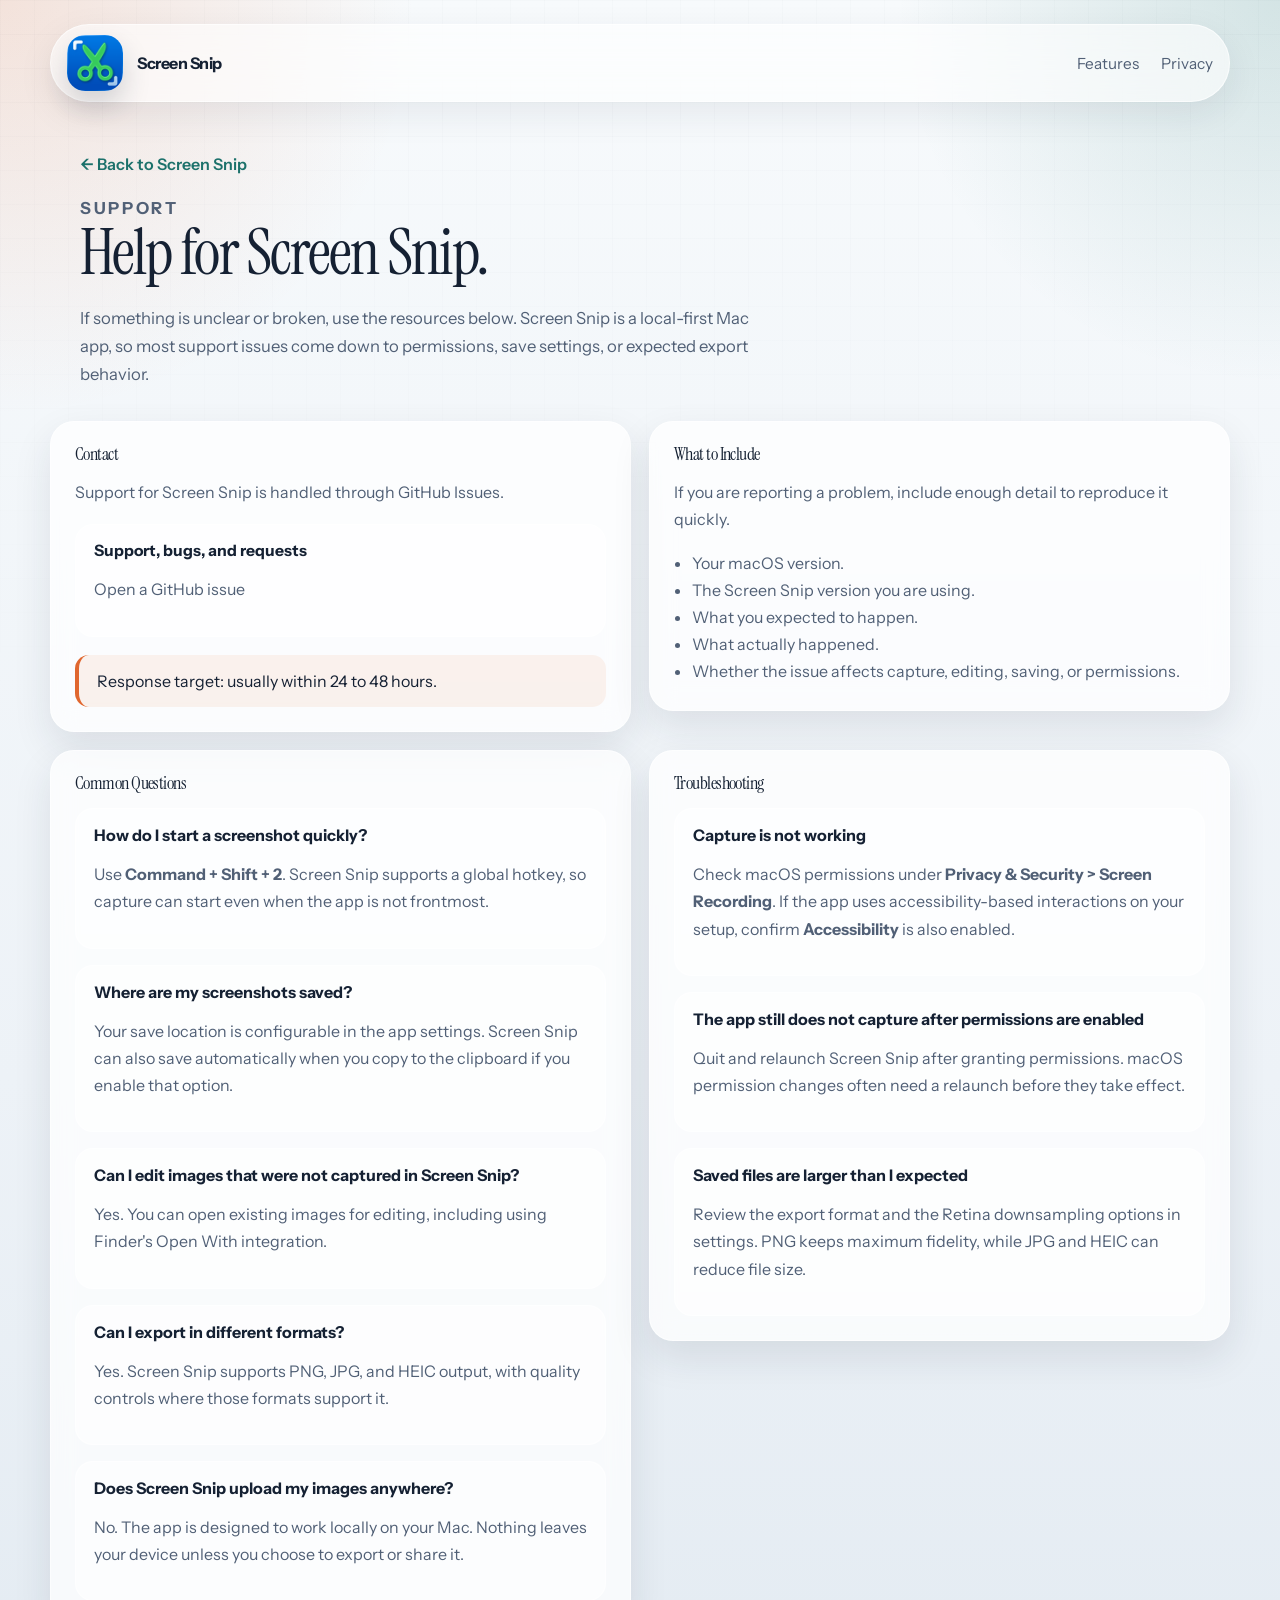
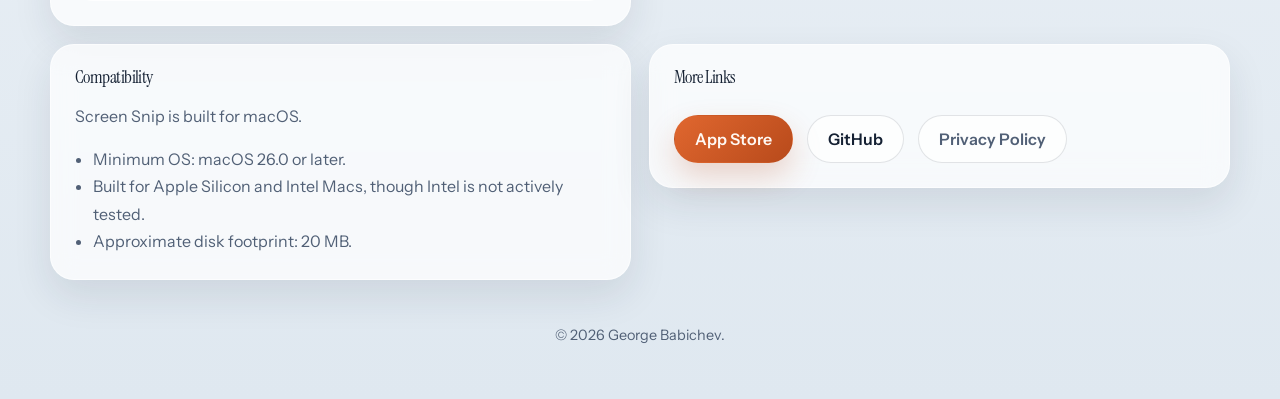
==== docs/Support.html @ 4af5596b "Renamed Documentation to docs for gh pages" ====
<!DOCTYPE html>
<html lang="en">
<head>
  <meta charset="utf-8">
  <meta name="viewport" content="width=device-width, initial-scale=1">
  <title>Screen Snip Support</title>
  <meta
    name="description"
    content="Support information for Screen Snip, including contact details, common questions, troubleshooting steps, and compatibility notes."
  >
  <meta name="theme-color" media="(prefers-color-scheme: light)" content="#edf2f7">
  <meta name="theme-color" media="(prefers-color-scheme: dark)" content="#0d1522">
  <link rel="icon" type="image/png" href="icon-light.png">
  <link rel="apple-touch-icon" href="icon-light.png">
  <link rel="preconnect" href="https://fonts.googleapis.com">
  <link rel="preconnect" href="https://fonts.gstatic.com" crossorigin>
  <link href="https://fonts.googleapis.com/css2?family=Instrument+Sans:wght@400;500;600;700&amp;family=Instrument+Serif:ital@0;1&amp;display=swap" rel="stylesheet">
  <link rel="stylesheet" href="site.css">
</head>
<body class="info-page">
  <div class="info-shell">
    <nav class="topbar" aria-label="Primary">
      <a class="brand" href="index.html" aria-label="Screen Snip home">
        <picture class="brand-mark">
          <source srcset="icon-dark.png" media="(prefers-color-scheme: dark)">
          <source srcset="icon-light.png" media="(prefers-color-scheme: light)">
          <img src="icon-light.png" alt="" width="56" height="56">
        </picture>
        <span>Screen Snip</span>
      </a>
      <div class="nav-links">
        <a href="index.html#features">Features</a>
        <a href="PrivacyPolicy.html">Privacy</a>
      </div>
    </nav>

    <header class="info-header reveal">
      <a class="back-link" href="index.html">&larr; Back to Screen Snip</a>
      <p class="eyebrow">Support</p>
      <h1>Help for Screen Snip.</h1>
      <p>
        If something is unclear or broken, use the resources below. Screen Snip is a local-first Mac app,
        so most support issues come down to permissions, save settings, or expected export behavior.
      </p>
    </header>

    <main class="info-grid">
      <section class="info-card">
        <h2>Contact</h2>
        <p>Support for Screen Snip is handled through GitHub Issues.</p>

        <div class="stack-list">
          <div class="stack-item">
            <strong>Support, bugs, and requests</strong>
            <p><a href="https://github.com/gbabichev/Screen-Snip/issues" target="_blank" rel="noreferrer">Open a GitHub issue</a></p>
          </div>
        </div>

        <div class="callout">
          Response target: usually within 24 to 48 hours.
        </div>
      </section>

      <section class="info-card">
        <h2>What to Include</h2>
        <p>If you are reporting a problem, include enough detail to reproduce it quickly.</p>
        <ul>
          <li>Your macOS version.</li>
          <li>The Screen Snip version you are using.</li>
          <li>What you expected to happen.</li>
          <li>What actually happened.</li>
          <li>Whether the issue affects capture, editing, saving, or permissions.</li>
        </ul>
      </section>

      <section class="info-card">
        <h2>Common Questions</h2>

        <div class="faq-list">
          <article class="faq-item">
            <h3>How do I start a screenshot quickly?</h3>
            <p>Use <strong>Command + Shift + 2</strong>. Screen Snip supports a global hotkey, so capture can start even when the app is not frontmost.</p>
          </article>

          <article class="faq-item">
            <h3>Where are my screenshots saved?</h3>
            <p>Your save location is configurable in the app settings. Screen Snip can also save automatically when you copy to the clipboard if you enable that option.</p>
          </article>

          <article class="faq-item">
            <h3>Can I edit images that were not captured in Screen Snip?</h3>
            <p>Yes. You can open existing images for editing, including using Finder's Open With integration.</p>
          </article>

          <article class="faq-item">
            <h3>Can I export in different formats?</h3>
            <p>Yes. Screen Snip supports PNG, JPG, and HEIC output, with quality controls where those formats support it.</p>
          </article>

          <article class="faq-item">
            <h3>Does Screen Snip upload my images anywhere?</h3>
            <p>No. The app is designed to work locally on your Mac. Nothing leaves your device unless you choose to export or share it.</p>
          </article>
        </div>
      </section>

      <section class="info-card">
        <h2>Troubleshooting</h2>

        <div class="faq-list">
          <article class="faq-item">
            <h3>Capture is not working</h3>
            <p>Check macOS permissions under <strong>Privacy &amp; Security &gt; Screen Recording</strong>. If the app uses accessibility-based interactions on your setup, confirm <strong>Accessibility</strong> is also enabled.</p>
          </article>

          <article class="faq-item">
            <h3>The app still does not capture after permissions are enabled</h3>
            <p>Quit and relaunch Screen Snip after granting permissions. macOS permission changes often need a relaunch before they take effect.</p>
          </article>

          <article class="faq-item">
            <h3>Saved files are larger than I expected</h3>
            <p>Review the export format and the Retina downsampling options in settings. PNG keeps maximum fidelity, while JPG and HEIC can reduce file size.</p>
          </article>
        </div>
      </section>

      <section class="info-card">
        <h2>Compatibility</h2>
        <p>Screen Snip is built for macOS.</p>
        <ul>
          <li>Minimum OS: macOS 26.0 or later.</li>
          <li>Built for Apple Silicon and Intel Macs, though Intel is not actively tested.</li>
          <li>Approximate disk footprint: 20 MB.</li>
        </ul>
      </section>

      <section class="info-card reveal">
        <h2>More Links</h2>
        <div class="card-actions">
          <a class="button button-primary" href="https://apps.apple.com/us/app/screen-snip/id6752541530" target="_blank" rel="noreferrer">App Store</a>
          <a class="button button-secondary" href="https://github.com/gbabichev/Screen-Snip" target="_blank" rel="noreferrer">GitHub</a>
          <a class="button button-tertiary" href="PrivacyPolicy.html">Privacy Policy</a>
        </div>
      </section>
    </main>

    <footer class="site-footer">
      <p>&copy; <span data-current-year>2026</span> George Babichev.</p>
    </footer>
  </div>

  <script src="site.js"></script>
</body>
</html>
---- docs/site.css ----
:root {
  color-scheme: light dark;
  --bg: #edf2f7;
  --bg-strong: #dde7f1;
  --surface: rgba(255, 255, 255, 0.72);
  --surface-strong: rgba(255, 255, 255, 0.9);
  --surface-dark: rgba(14, 24, 38, 0.78);
  --ink: #152133;
  --ink-soft: #516076;
  --line: rgba(21, 33, 51, 0.12);
  --line-strong: rgba(21, 33, 51, 0.22);
  --accent: #e0672f;
  --accent-strong: #b84a1b;
  --teal: #1c716b;
  --teal-soft: rgba(28, 113, 107, 0.12);
  --shadow-lg: 0 28px 70px rgba(28, 40, 58, 0.14);
  --shadow-md: 0 16px 38px rgba(28, 40, 58, 0.1);
  --radius-xl: 34px;
  --radius-lg: 24px;
  --radius-md: 18px;
  --radius-sm: 999px;
  --content-width: 1180px;
}

* {
  box-sizing: border-box;
}

html {
  scroll-behavior: smooth;
}

body {
  margin: 0;
  min-width: 320px;
  font-family: "Instrument Sans", "Avenir Next", "Segoe UI", sans-serif;
  color: var(--ink);
  background:
    radial-gradient(circle at top left, rgba(224, 103, 47, 0.16), transparent 26rem),
    radial-gradient(circle at top right, rgba(28, 113, 107, 0.16), transparent 24rem),
    linear-gradient(180deg, #f7fafc 0%, var(--bg) 54%, #dfe8f0 100%);
}

body::before {
  content: "";
  position: fixed;
  inset: 0;
  pointer-events: none;
  background-image:
    linear-gradient(rgba(21, 33, 51, 0.03) 1px, transparent 1px),
    linear-gradient(90deg, rgba(21, 33, 51, 0.03) 1px, transparent 1px);
  background-size: 34px 34px;
  mask-image: linear-gradient(180deg, rgba(0, 0, 0, 0.52), transparent 82%);
}

img {
  display: block;
  max-width: 100%;
}

a {
  color: inherit;
  text-decoration: none;
}

kbd {
  display: inline-flex;
  align-items: center;
  justify-content: center;
  min-width: 2.2rem;
  min-height: 2.2rem;
  padding: 0 0.55rem;
  border-radius: 12px;
  border: 1px solid var(--line);
  background: rgba(255, 255, 255, 0.86);
  box-shadow: inset 0 -2px 0 rgba(21, 33, 51, 0.08);
  font: inherit;
  font-size: 0.88rem;
  font-weight: 700;
}

.page-shell {
  position: relative;
  z-index: 1;
  padding-bottom: 2.5rem;
}

.hero,
.section,
.summary-band,
.site-footer,
.info-shell {
  width: min(calc(100% - 32px), var(--content-width));
  margin-inline: auto;
}

.hero {
  padding: 24px 0 56px;
}

.topbar {
  display: flex;
  align-items: center;
  justify-content: space-between;
  gap: 24px;
  padding: 10px 16px;
  background: rgba(255, 255, 255, 0.6);
  border: 1px solid rgba(255, 255, 255, 0.62);
  border-radius: var(--radius-sm);
  backdrop-filter: blur(18px);
  box-shadow: 0 12px 36px rgba(28, 40, 58, 0.08);
}

.brand {
  display: inline-flex;
  align-items: center;
  gap: 14px;
  font-size: 1rem;
  font-weight: 700;
  letter-spacing: -0.03em;
}

.brand-mark img {
  width: 56px;
  height: 56px;
  border-radius: 18px;
  box-shadow: 0 14px 28px rgba(28, 40, 58, 0.18);
}

.nav-links {
  display: inline-flex;
  align-items: center;
  flex-wrap: wrap;
  justify-content: flex-end;
  gap: 22px;
  color: var(--ink-soft);
  font-size: 0.96rem;
}

.nav-links a {
  position: relative;
}

.nav-links a::after {
  content: "";
  position: absolute;
  left: 0;
  bottom: -6px;
  width: 100%;
  height: 2px;
  background: var(--accent);
  transform: scaleX(0);
  transform-origin: left;
  transition: transform 180ms ease;
}

.nav-links a:hover::after,
.nav-links a:focus-visible::after {
  transform: scaleX(1);
}

.hero-grid {
  display: grid;
  grid-template-columns: minmax(0, 1.02fr) minmax(320px, 0.98fr);
  gap: 40px;
  align-items: center;
  padding-top: 56px;
}

.hero-copy h1,
.section-heading h2,
.spotlight-copy h2,
.closing h2,
.info-header h1,
.info-card h2,
.policy-card h2 {
  margin: 0;
  font-family: "Instrument Serif", Georgia, serif;
  font-weight: 400;
  letter-spacing: -0.03em;
  line-height: 0.96;
}

.hero-copy h1 {
  max-width: 10ch;
  font-size: clamp(3.5rem, 7vw, 6.3rem);
}

.eyebrow {
  margin: 0 0 16px;
  color: var(--teal);
  font-size: 0.82rem;
  font-weight: 700;
  letter-spacing: 0.16em;
  text-transform: uppercase;
}

.lede,
.summary-band p,
.feature-card p,
.spotlight-copy p,
.workflow-step p,
.setting-card p,
.shortcut-card p,
.closing p,
.info-header p,
.info-card p,
.info-card li,
.policy-card p,
.policy-card li {
  color: var(--ink-soft);
  line-height: 1.7;
}

.lede {
  max-width: 58ch;
  margin: 22px 0 0;
  font-size: 1.12rem;
}

.hero-actions,
.closing-actions,
.card-actions {
  display: flex;
  flex-wrap: wrap;
  gap: 14px;
  margin-top: 28px;
}

.button {
  display: inline-flex;
  align-items: center;
  justify-content: center;
  min-height: 48px;
  padding: 0 20px;
  border-radius: var(--radius-sm);
  border: 1px solid transparent;
  font-weight: 600;
  transition:
    transform 180ms ease,
    border-color 180ms ease,
    background-color 180ms ease,
    color 180ms ease;
}

.button:hover,
.button:focus-visible {
  transform: translateY(-1px);
}

.button-primary {
  color: #fff8f3;
  background: linear-gradient(135deg, var(--accent) 0%, var(--accent-strong) 100%);
  box-shadow: 0 14px 30px rgba(184, 74, 27, 0.22);
}

.button-secondary,
.button-tertiary {
  border-color: var(--line);
  background: rgba(255, 255, 255, 0.74);
}

.button-tertiary {
  color: var(--ink-soft);
}

.hero-points {
  display: grid;
  grid-template-columns: repeat(3, minmax(0, 1fr));
  gap: 12px;
  padding: 0;
  margin: 28px 0 0;
  list-style: none;
}

.hero-points li,
.feature-card,
.workflow-step,
.setting-card,
.shortcut-card,
.info-card,
.policy-card {
  background: var(--surface);
  border: 1px solid rgba(255, 255, 255, 0.58);
  box-shadow: var(--shadow-md);
  backdrop-filter: blur(12px);
}

.hero-points li {
  padding: 16px 18px;
  border-radius: var(--radius-md);
  color: var(--ink);
  font-size: 0.95rem;
}

.hero-visual {
  position: relative;
}

.screen-stack {
  position: relative;
  min-height: 700px;
}

.screen-card,
.gallery-panel {
  overflow: hidden;
  margin: 0;
  border-radius: 30px;
  border: 1px solid rgba(255, 255, 255, 0.6);
  background: rgba(255, 255, 255, 0.5);
  box-shadow: var(--shadow-lg);
}

.screen-card img,
.gallery-panel img {
  width: 100%;
  height: 100%;
  object-fit: cover;
}

.screen-main,
.screen-side,
.screen-detail {
  position: absolute;
}

.screen-main {
  top: 40px;
  right: 0;
  width: min(100%, 560px);
  aspect-ratio: 16 / 10;
}

.screen-side {
  left: 8px;
  bottom: 56px;
  width: min(58%, 320px);
  aspect-ratio: 16 / 10;
  transform: rotate(-6deg);
}

.screen-detail {
  right: 54px;
  bottom: 0;
  width: min(46%, 270px);
  aspect-ratio: 16 / 10;
  transform: rotate(4deg);
}

.summary-band {
  margin-bottom: 18px;
  padding: 28px 30px;
  background: rgba(255, 255, 255, 0.62);
  border: 1px solid rgba(255, 255, 255, 0.55);
  border-radius: var(--radius-xl);
  box-shadow: 0 18px 44px rgba(28, 40, 58, 0.08);
  backdrop-filter: blur(12px);
}

.summary-band p {
  max-width: 64ch;
  margin: 0;
  font-size: 1.06rem;
}

.section {
  padding: 62px 0;
}

.section-heading {
  max-width: 760px;
  margin-bottom: 30px;
}

.section-heading h2,
.spotlight-copy h2,
.closing h2,
.info-header h1 {
  font-size: clamp(2.5rem, 5vw, 4.4rem);
}

.feature-grid,
.workflow-grid,
.settings-grid,
.shortcut-grid,
.info-grid {
  display: grid;
  gap: 18px;
}

.feature-grid,
.settings-grid {
  grid-template-columns: repeat(3, minmax(0, 1fr));
}

.workflow-grid {
  grid-template-columns: repeat(3, minmax(0, 1fr));
}

.shortcut-grid,
.info-grid {
  grid-template-columns: repeat(2, minmax(0, 1fr));
}

.feature-card,
.workflow-step,
.setting-card,
.shortcut-card,
.info-card,
.policy-card {
  padding: 24px;
  border-radius: var(--radius-lg);
}

.feature-card h3,
.workflow-step h3,
.setting-card h3,
.shortcut-card h3,
.info-card h2,
.policy-card h2,
.policy-card h3 {
  margin: 0 0 10px;
  font-size: 1.15rem;
}

.spotlight {
  display: grid;
  grid-template-columns: minmax(0, 0.96fr) minmax(0, 1.04fr);
  gap: 24px;
  align-items: center;
}

.spotlight-copy {
  padding-right: 10px;
}

.stat-row {
  display: grid;
  grid-template-columns: repeat(3, minmax(0, 1fr));
  gap: 12px;
  margin-top: 24px;
}

.stat {
  padding: 16px 18px;
  border-radius: var(--radius-md);
  background: rgba(255, 255, 255, 0.62);
  border: 1px solid rgba(255, 255, 255, 0.55);
}

.stat strong {
  display: block;
  margin-bottom: 6px;
  font-size: 0.98rem;
}

.stat span {
  color: var(--ink-soft);
  font-size: 0.92rem;
}

.spotlight-gallery {
  display: grid;
  grid-template-columns: minmax(0, 1.18fr) minmax(0, 0.82fr);
  gap: 16px;
}

.gallery-wide {
  grid-row: span 2;
  min-height: 100%;
}

.gallery-panel {
  min-height: 240px;
}

.workflow-step span {
  display: inline-flex;
  align-items: center;
  justify-content: center;
  width: 2.8rem;
  height: 2.8rem;
  margin-bottom: 16px;
  border-radius: 50%;
  background: linear-gradient(135deg, var(--accent), var(--accent-strong));
  color: #fff;
  font-size: 0.95rem;
  font-weight: 700;
}

.shortcut-keys {
  display: flex;
  flex-wrap: wrap;
  gap: 8px;
  margin: 14px 0;
}

.closing {
  display: flex;
  align-items: center;
  justify-content: space-between;
  gap: 24px;
  padding: 34px;
  border-radius: var(--radius-xl);
  background:
    linear-gradient(135deg, rgba(224, 103, 47, 0.14), rgba(28, 113, 107, 0.12)),
    rgba(255, 255, 255, 0.62);
  border: 1px solid rgba(255, 255, 255, 0.56);
  box-shadow: var(--shadow-lg);
  backdrop-filter: blur(16px);
}

.site-footer {
  padding-top: 8px;
  text-align: center;
  color: var(--ink-soft);
  font-size: 0.9rem;
}

.info-page {
  padding: 24px 0 40px;
}

.info-shell {
  display: grid;
  gap: 24px;
}

.info-header {
  padding: 28px 30px 8px;
}

.info-header p {
  max-width: 62ch;
  margin: 20px 0 0;
  font-size: 1.04rem;
}

.info-grid {
  align-items: start;
}

.info-card ul,
.policy-card ul {
  margin: 14px 0 0 18px;
  padding: 0;
}

.stack-list {
  display: grid;
  gap: 14px;
  margin-top: 18px;
}

.stack-item {
  padding: 16px 18px;
  border-radius: var(--radius-md);
  background: rgba(255, 255, 255, 0.56);
  border: 1px solid rgba(255, 255, 255, 0.56);
}

.stack-item strong {
  display: block;
  margin-bottom: 4px;
  font-size: 0.98rem;
}

.callout {
  margin-top: 18px;
  padding: 16px 18px;
  border-left: 4px solid var(--accent);
  border-radius: 14px;
  background: rgba(224, 103, 47, 0.08);
  color: var(--ink);
}

.faq-list {
  display: grid;
  gap: 16px;
  margin-top: 16px;
}

.faq-item {
  padding: 16px 18px;
  border-radius: var(--radius-md);
  background: rgba(255, 255, 255, 0.56);
  border: 1px solid rgba(255, 255, 255, 0.56);
}

.faq-item h3 {
  margin: 0 0 8px;
  font-size: 1rem;
}

.policy-shell {
  display: grid;
  gap: 18px;
}

.meta-note {
  color: var(--ink-soft);
  font-size: 0.94rem;
}

.back-link {
  display: inline-flex;
  align-items: center;
  gap: 8px;
  color: var(--teal);
  font-weight: 600;
}

.reveal {
  opacity: 0;
  transform: translateY(24px);
  transition:
    opacity 500ms ease,
    transform 500ms ease;
}

.reveal.is-visible {
  opacity: 1;
  transform: translateY(0);
}

@media (prefers-reduced-motion: reduce) {
  html {
    scroll-behavior: auto;
  }

  .reveal,
  .reveal.is-visible,
  .button,
  .nav-links a::after {
    transition: none;
    transform: none;
  }
}

@media (prefers-color-scheme: dark) {
  :root {
    --bg: #0d1522;
    --bg-strong: #172233;
    --surface: rgba(17, 26, 40, 0.76);
    --surface-strong: rgba(19, 29, 44, 0.92);
    --ink: #eef4ff;
    --ink-soft: #9cadc4;
    --line: rgba(188, 205, 230, 0.16);
    --line-strong: rgba(188, 205, 230, 0.28);
    --accent: #f08349;
    --accent-strong: #d05d2c;
    --teal: #69c6be;
    --teal-soft: rgba(105, 198, 190, 0.16);
    --shadow-lg: 0 28px 80px rgba(0, 0, 0, 0.44);
    --shadow-md: 0 18px 42px rgba(0, 0, 0, 0.32);
  }

  body {
    background:
      radial-gradient(circle at top left, rgba(240, 131, 73, 0.16), transparent 24rem),
      radial-gradient(circle at top right, rgba(105, 198, 190, 0.14), transparent 24rem),
      linear-gradient(180deg, #111a2a 0%, var(--bg) 54%, #09111b 100%);
  }

  .topbar {
    background: rgba(229, 234, 242, 0.82);
    border-color: rgba(255, 255, 255, 0.24);
  }

  .brand,
  .nav-links {
    color: #142033;
  }

  .stat,
  .closing {
    color: #142033;
  }

  .stack-item,
  .stack-item strong,
  .stack-item a,
  .stack-item p,
  .stack-item p a {
    color: rgba(20, 32, 51, 0.82);
  }

  .faq-item,
  .faq-item h3,
  .faq-item p,
  .faq-item strong {
    color: rgba(20, 32, 51, 0.82);
  }

  .stat span,
  .closing p,
  .closing .eyebrow,
  .summary-band p {
    color: rgba(20, 32, 51, 0.82);
  }

  .nav-links a::after {
    background: var(--accent-strong);
  }

  .topbar,
  .summary-band,
  .closing,
  .stat,
  .stack-item,
  .faq-item {
    border-color: rgba(188, 205, 230, 0.12);
  }

  .button-secondary,
  .button-tertiary,
  kbd {
    background: rgba(255, 255, 255, 0.05);
  }

  kbd {
    box-shadow: inset 0 -2px 0 rgba(255, 255, 255, 0.04);
  }
}

@media (max-width: 1040px) {
  .hero-grid,
  .spotlight,
  .info-grid {
    grid-template-columns: 1fr;
  }

  .feature-grid,
  .settings-grid,
  .workflow-grid,
  .shortcut-grid {
    grid-template-columns: repeat(2, minmax(0, 1fr));
  }

  .spotlight-copy {
    padding-right: 0;
  }

  .screen-stack {
    min-height: 620px;
  }

  .closing {
    flex-direction: column;
    align-items: flex-start;
  }
}

@media (max-width: 760px) {
  .hero,
  .section,
  .summary-band,
  .site-footer,
  .info-shell {
    width: min(calc(100% - 20px), var(--content-width));
  }

  .topbar {
    flex-direction: column;
    align-items: flex-start;
    border-radius: 28px;
  }

  .nav-links {
    gap: 16px;
  }

  .hero-grid {
    padding-top: 34px;
  }

  .hero-copy h1 {
    font-size: clamp(2.9rem, 12vw, 4.2rem);
  }

  .hero-points,
  .feature-grid,
  .settings-grid,
  .workflow-grid,
  .shortcut-grid,
  .stat-row,
  .spotlight-gallery {
    grid-template-columns: 1fr;
  }

  .screen-stack {
    min-height: auto;
    display: grid;
    gap: 14px;
  }

  .screen-main,
  .screen-side,
  .screen-detail {
    position: static;
    width: 100%;
    transform: none;
  }

  .gallery-panel {
    min-height: 0;
  }

  .feature-card,
  .workflow-step,
  .setting-card,
  .shortcut-card,
  .info-card,
  .policy-card,
  .summary-band,
  .closing {
    padding: 20px;
    border-radius: 22px;
  }

  .info-header {
    padding: 12px 4px 0;
  }
}
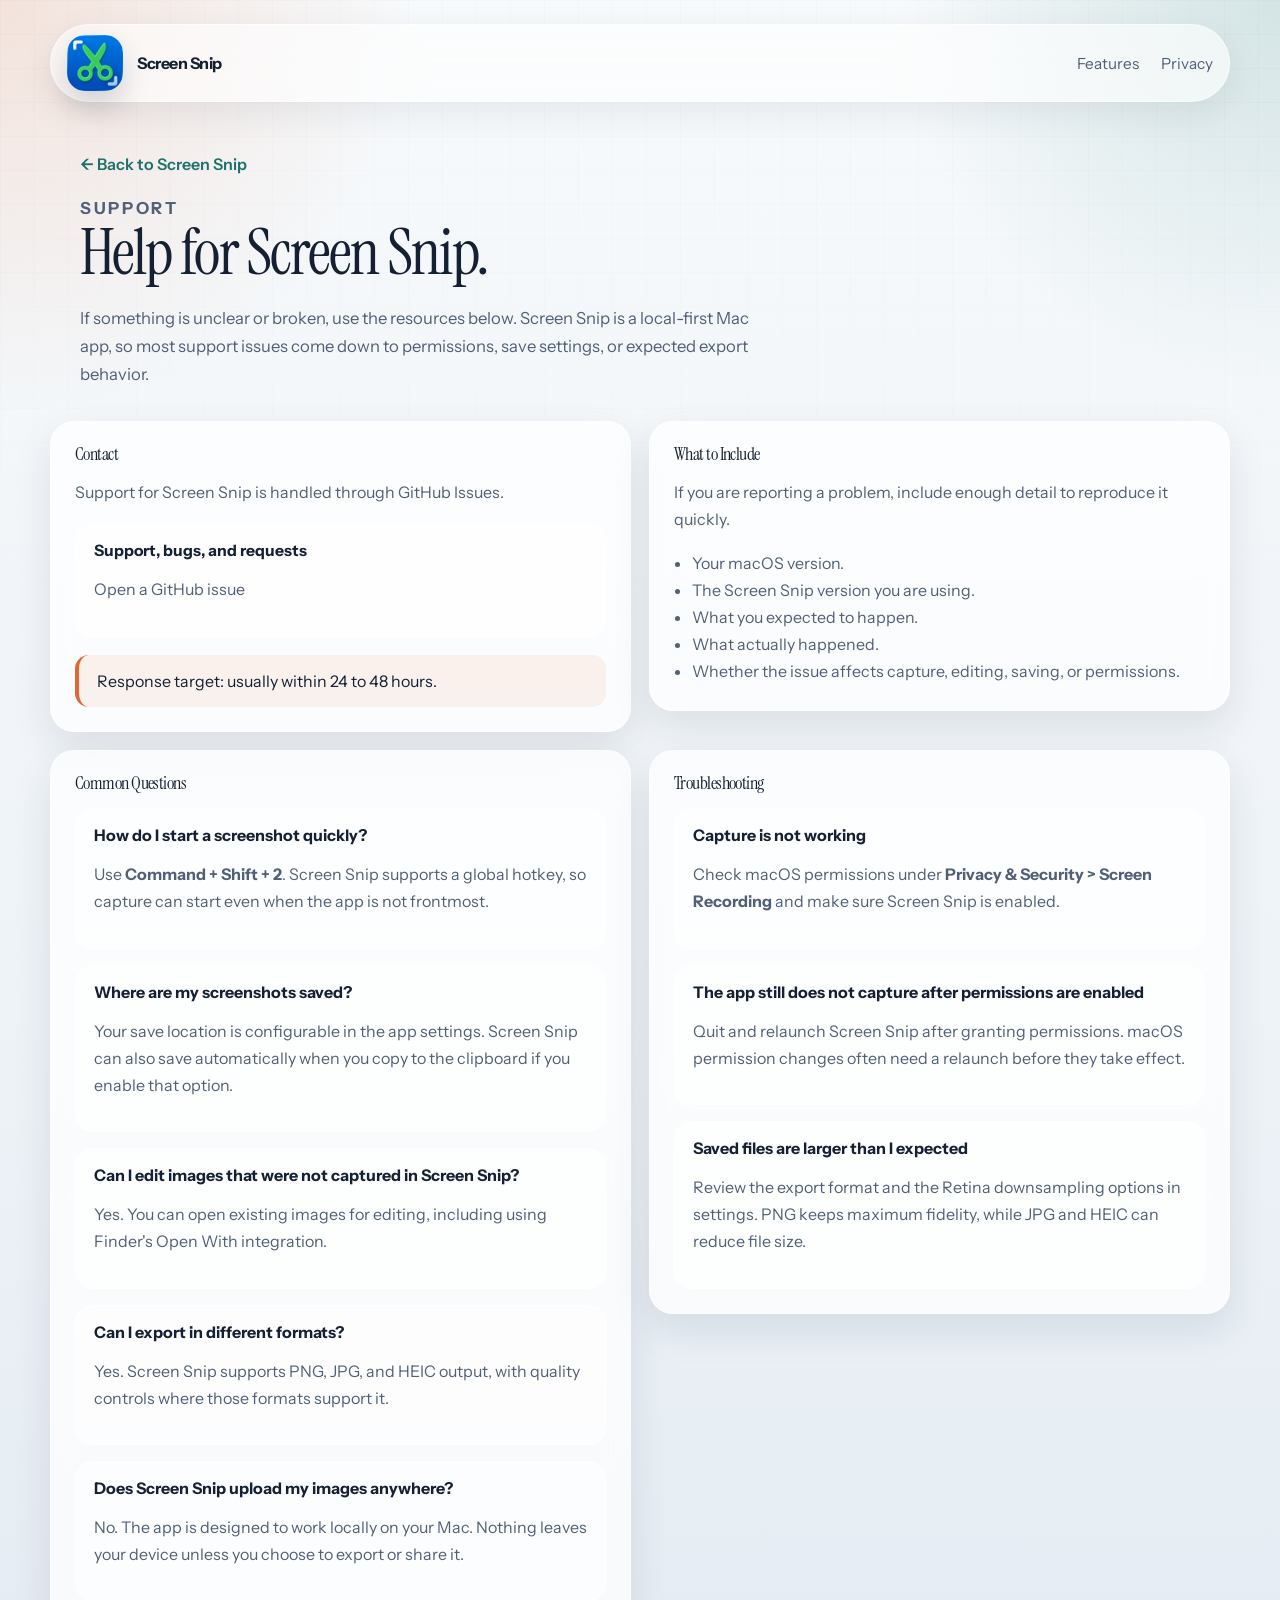
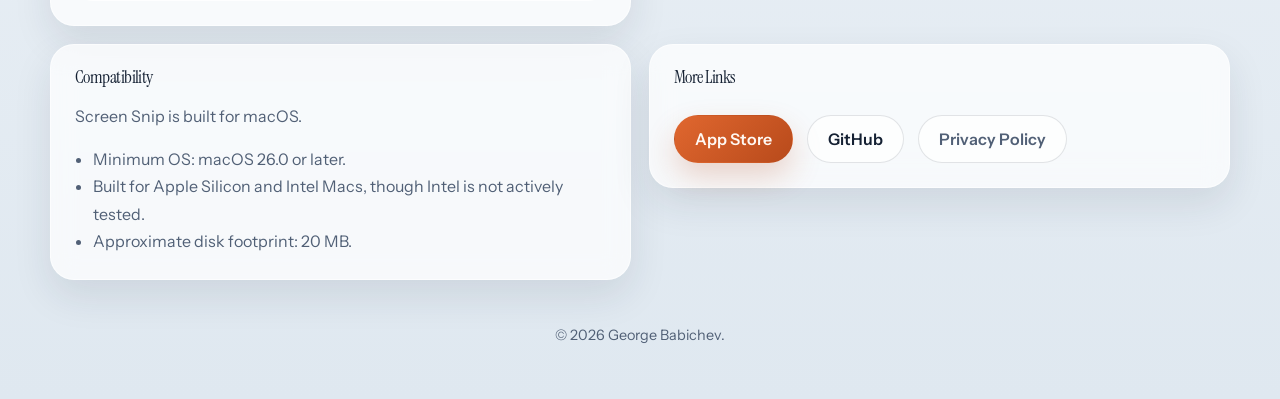
==== commit b63e0736: "Implemented improve hotkey handling, no longer requiring accessibility permissions!" ====
--- a/docs/Support.html
+++ b/docs/Support.html
@@ -110,7 +110,7 @@
         <div class="faq-list">
           <article class="faq-item">
             <h3>Capture is not working</h3>
-            <p>Check macOS permissions under <strong>Privacy &amp; Security &gt; Screen Recording</strong>. If the app uses accessibility-based interactions on your setup, confirm <strong>Accessibility</strong> is also enabled.</p>
+            <p>Check macOS permissions under <strong>Privacy &amp; Security &gt; Screen Recording</strong> and make sure Screen Snip is enabled.</p>
           </article>
 
           <article class="faq-item">
